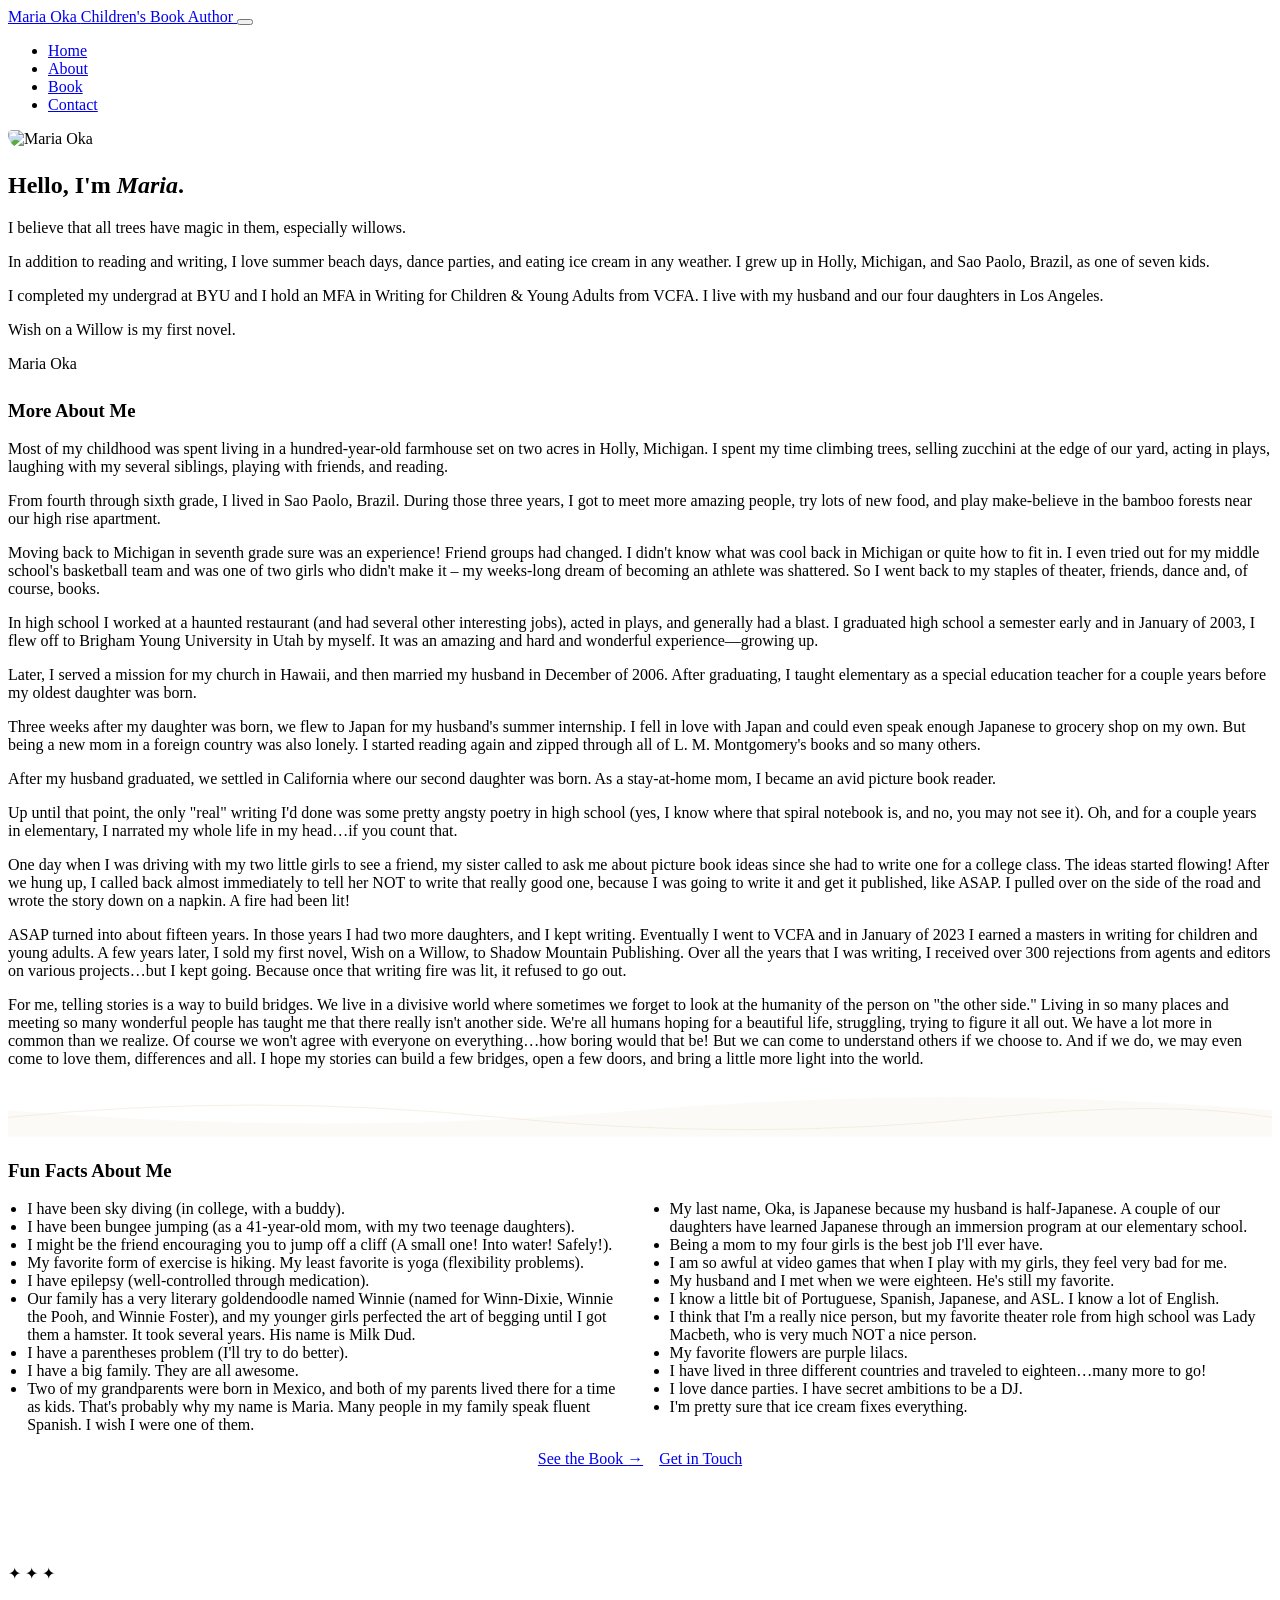
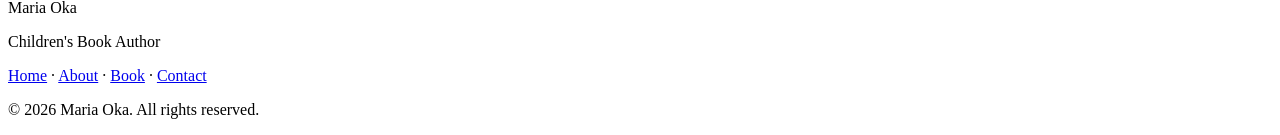
==== about.html @ 9af398ab "Add files via upload" ====
<!DOCTYPE html>
<html lang="en">
<head>
  <meta charset="UTF-8">
  <meta name="viewport" content="width=device-width, initial-scale=1.0">
  <!-- REPLACE: page title -->
  <title>About — Maria Oka</title>
  <meta name="description" content="Learn about Maria Oka, author of young adult and middle grade fantasy.">

  <link rel="preconnect" href="https://fonts.googleapis.com">
  <link rel="preconnect" href="https://fonts.gstatic.com" crossorigin>
  <link href="https://fonts.googleapis.com/css2?family=Dancing+Script:wght@400;600;700&family=Lato:ital,wght@0,300;0,400;0,700;1,400&family=Lora:ital,wght@1,400;1,500;1,600&family=Playfair+Display:ital,wght@0,400;0,500;0,600;1,400;1,500&display=swap" rel="stylesheet">
  <link rel="stylesheet" href="css/style.css">
</head>
<body>

  <!-- ═══════════════════════════════════════════════
       WATERCOLOR BACKGROUND ELEMENTS
       ═══════════════════════════════════════════════ -->
  <div class="watercolor-bg" aria-hidden="true">
    <div class="blob blob-cream blob-1"></div>
    <div class="blob blob-sage  blob-2"></div>
    <div class="blob blob-gold  blob-3"></div>
    <div class="blob blob-sage  blob-4"></div>
    <div class="blob blob-brown blob-5"></div>
  </div>

  <!-- ═══════════════════════════════════════════════
       NAVIGATION
       ═══════════════════════════════════════════════ -->
  <nav class="nav" role="navigation" aria-label="Main navigation">
    <div class="nav-inner">
      <a href="index.html" class="nav-logo" aria-label="Maria Oka — Home">
        <span class="nav-logo-name">Maria Oka</span>
        <span class="nav-logo-subtitle">Children's Book Author</span>
      </a>

      <button class="hamburger" aria-label="Toggle navigation menu" aria-expanded="false" aria-controls="nav-menu">
        <span></span>
        <span></span>
        <span></span>
      </button>

      <ul class="nav-menu" id="nav-menu" role="list">
        <li><a href="index.html"   class="nav-link">Home</a></li>
        <li><a href="about.html"   class="nav-link">About</a></li>
        <li><a href="book.html"    class="nav-link">Book</a></li>
        <li><a href="contact.html" class="nav-link">Contact</a></li>
      </ul>
    </div>
  </nav>

  <main>

    <!-- ═══════════════════════════════════════════════
         ABOUT SECTION
         ═══════════════════════════════════════════════ -->
    <section aria-label="Author biography">
      <div class="container">
        <div class="about-grid">

          <!-- ── Author Photo ──────────────────────── -->
          <div class="author-photo-sticky">
            <!-- REPLACE: author photo
                 Remove the .photo-frame div below and replace with:
                 <img src="images/author-photo.jpg" alt="Maria Oka smiling outdoors"
                      style="width:100%; border-radius:14px 44px 14px 44px; box-shadow:var(--shadow-md);">
            -->
            <img src="images/author-photo.jpeg" alt="Maria Oka" style="width:100%; border-radius:14px 44px 14px 44px; box-shadow:var(--shadow-md);">

            <!-- Optional: social / newsletter links below photo -->
            <div style="margin-top: 1.5rem; text-align: center;">
              <!-- REPLACE: social links -->
              <!-- Example:
              <a href="https://instagram.com/..." class="btn btn-secondary" style="font-size:0.75rem; padding:0.6em 1.4em;">
                Follow on Instagram
              </a>
              -->
            </div>
          </div><!-- /author-photo-sticky -->

          <!-- ── Author Bio ────────────────────────── -->
          <div class="author-bio">

            <div class="fade-in">
              <h2>Hello, I'm <em style="font-style:italic; color:var(--sage-dark);">Maria</em>.</h2>
            </div>

            <div class="fade-in fade-in-delay-1">
              <!-- ════════════════════════════════════════════
                   REPLACE: full author bio text below.
                   Paste your bio paragraphs here, each wrapped
                   in <p>...</p> tags.
                   ════════════════════════════════════════════ -->
              <p>
                <!-- REPLACE: bio paragraph 1 — introduction / origin story -->
                I believe that all trees have magic in them, especially willows.
              </p>

              <p>
                <!-- REPLACE: bio paragraph 2 — writing life / creative process -->
                In addition to reading and writing, I love summer beach days, dance parties, 
                and eating ice cream in any weather. I grew up in Holly, Michigan, and Sao 
                Paolo, Brazil, as one of seven kids.
              </p>

              <p>
                <!-- REPLACE: bio paragraph 3 — personal details / warm closer -->
                I completed my undergrad at BYU and I hold 
                an MFA in Writing for Children & Young Adults from VCFA. I live with my 
                husband and our four daughters in Los Angeles. 
              </p>
              
              </p>
                Wish on a Willow is my first novel.
              </p>
            </div>

            <!-- Signature -->
            <div class="fade-in fade-in-delay-2">
              <!-- REPLACE: author signature name -->
              <span class="bio-signature">Maria Oka</span>
            </div>

          </div><!-- /author-bio -->

        </div><!-- /about-grid -->
      </div><!-- /container -->
    </section>

    <!-- ═══════════════════════════════════════════════
         MORE ABOUT ME
         ═══════════════════════════════════════════════ -->
    <section aria-label="More about the author" style="padding-top: 0.5rem;">
      <div class="container">
        <div class="more-about fade-in">
          <h3>More About Me</h3>

          <div style="text-align: left;">
            <p>Most of my childhood was spent living in a hundred-year-old farmhouse set on two acres in Holly, Michigan. I spent my time climbing trees, selling zucchini at the edge of our yard, acting in plays, laughing with my several siblings, playing with friends, and reading.</p>

            <p>From fourth through sixth grade, I lived in Sao Paolo, Brazil. During those three years, I got to meet more amazing people, try lots of new food, and play make-believe in the bamboo forests near our high rise apartment.</p>

            <p>Moving back to Michigan in seventh grade sure was an experience! Friend groups had changed. I didn't know what was cool back in Michigan or quite how to fit in. I even tried out for my middle school's basketball team and was one of two girls who didn't make it – my weeks-long dream of becoming an athlete was shattered. So I went back to my staples of theater, friends, dance and, of course, books.</p>

            <p>In high school I worked at a haunted restaurant (and had several other interesting jobs), acted in plays, and generally had a blast. I graduated high school a semester early and in January of 2003, I flew off to Brigham Young University in Utah by myself. It was an amazing and hard and wonderful experience—growing up.</p>

            <p>Later, I served a mission for my church in Hawaii, and then married my husband in December of 2006. After graduating, I taught elementary as a special education teacher for a couple years before my oldest daughter was born.</p>

            <p>Three weeks after my daughter was born, we flew to Japan for my husband's summer internship. I fell in love with Japan and could even speak enough Japanese to grocery shop on my own. But being a new mom in a foreign country was also lonely. I started reading again and zipped through all of L. M. Montgomery's books and so many others.</p>

            <p>After my husband graduated, we settled in California where our second daughter was born. As a stay-at-home mom, I became an avid picture book reader.</p>

            <p>Up until that point, the only "real" writing I'd done was some pretty angsty poetry in high school (yes, I know where that spiral notebook is, and no, you may not see it). Oh, and for a couple years in elementary, I narrated my whole life in my head…if you count that.</p>

            <p>One day when I was driving with my two little girls to see a friend, my sister called to ask me about picture book ideas since she had to write one for a college class. The ideas started flowing! After we hung up, I called back almost immediately to tell her NOT to write that really good one, because I was going to write it and get it published, like ASAP. I pulled over on the side of the road and wrote the story down on a napkin. A fire had been lit!</p>

            <p>ASAP turned into about fifteen years. In those years I had two more daughters, and I kept writing. Eventually I went to VCFA and in January of 2023 I earned a masters in writing for children and young adults. A few years later, I sold my first novel, Wish on a Willow, to Shadow Mountain Publishing. Over all the years that I was writing, I received over 300 rejections from agents and editors on various projects…but I kept going. Because once that writing fire was lit, it refused to go out.</p>

            <p>For me, telling stories is a way to build bridges. We live in a divisive world where sometimes we forget to look at the humanity of the person on "the other side." Living in so many places and meeting so many wonderful people has taught me that there really isn't another side. We're all humans hoping for a beautiful life, struggling, trying to figure it all out. We have a lot more in common than we realize. Of course we won't agree with everyone on everything…how boring would that be! But we can come to understand others if we choose to. And if we do, we may even come to love them, differences and all. I hope my stories can build a few bridges, open a few doors, and bring a little more light into the world.</p>
          </div>

        </div><!-- /more-about -->
      </div>
    </section>

    <!-- ═══════════════════════════════════════════════
         WAVE DIVIDER
         ═══════════════════════════════════════════════ -->
    <div class="wave-divider" aria-hidden="true">
      <svg viewBox="0 0 1440 60" xmlns="http://www.w3.org/2000/svg" preserveAspectRatio="none">
        <path d="M0,30 Q360,60 720,30 Q1080,0 1440,30 L1440,60 L0,60 Z"
              fill="rgba(201,168,112,0.06)"/>
        <path d="M0,38 Q280,10 560,38 Q840,66 1120,38 Q1320,18 1440,38"
              fill="none" stroke="rgba(201,168,112,0.20)" stroke-width="1"/>
      </svg>
    </div>

    <!-- ═══════════════════════════════════════════════
         FUN FACTS STRIP
         ═══════════════════════════════════════════════ -->
    <section aria-label="Fun facts about the author">
      <div class="container">
        <div class="fun-facts fade-in">
          <h3>Fun Facts About Me</h3>

          <ul style="columns: 2; column-gap: 2.5rem; list-style: disc; padding-left: 1.2em; margin: 0;">
            <li>I have been sky diving (in college, with a buddy).</li>
            <li>I have been bungee jumping (as a 41-year-old mom, with my two teenage daughters).</li>
            <li>I might be the friend encouraging you to jump off a cliff (A small one! Into water! Safely!).</li>
            <li>My favorite form of exercise is hiking. My least favorite is yoga (flexibility problems).</li>
            <li>I have epilepsy (well-controlled through medication).</li>
            <li>Our family has a very literary goldendoodle named Winnie (named for Winn-Dixie, Winnie the Pooh, and Winnie Foster), and my younger girls perfected the art of begging until I got them a hamster. It took several years. His name is Milk Dud.</li>
            <li>I have a parentheses problem (I'll try to do better).</li>
            <li>I have a big family. They are all awesome.</li>
            <li>Two of my grandparents were born in Mexico, and both of my parents lived there for a time as kids. That's probably why my name is Maria. Many people in my family speak fluent Spanish. I wish I were one of them.</li>
            <li>My last name, Oka, is Japanese because my husband is half-Japanese. A couple of our daughters have learned Japanese through an immersion program at our elementary school.</li>
            <li>Being a mom to my four girls is the best job I'll ever have.</li>
            <li>I am so awful at video games that when I play with my girls, they feel very bad for me.</li>
            <li>My husband and I met when we were eighteen. He's still my favorite.</li>
            <li>I know a little bit of Portuguese, Spanish, Japanese, and ASL. I know a lot of English.</li>
            <li>I think that I'm a really nice person, but my favorite theater role from high school was Lady Macbeth, who is very much NOT a nice person.</li>
            <li>My favorite flowers are purple lilacs.</li>
            <li>I have lived in three different countries and traveled to eighteen…many more to go!</li>
            <li>I love dance parties. I have secret ambitions to be a DJ.</li>
            <li>I'm pretty sure that ice cream fixes everything.</li>
          </ul>
        </div><!-- /fun-facts -->
      </div>
    </section>

    <!-- CTA to contact / book page -->
    <section style="padding: 1rem 0 5rem; text-align: center;">
      <div class="container">
        <div class="fade-in" style="display: flex; gap: 1rem; justify-content: center; flex-wrap: wrap;">
          <a href="book.html"    class="btn btn-primary">See the Book <span class="btn-arrow">→</span></a>
          <a href="contact.html" class="btn btn-secondary">Get in Touch</a>
        </div>
      </div>
    </section>

  </main>

  <!-- ═══════════════════════════════════════════════
       FOOTER
       ═══════════════════════════════════════════════ -->
  <footer class="footer">
    <div class="container">
      <div class="footer-inner">
        <!-- REPLACE: author name -->
        <p class="footer-deco" aria-hidden="true">✦ ✦ ✦</p>
        <p class="footer-name">Maria Oka</p>
        <p class="footer-tagline">Children's Book Author</p>
        <nav class="footer-nav" aria-label="Footer navigation">
          <a href="index.html">Home</a>
          <span aria-hidden="true">·</span>
          <a href="about.html">About</a>
          <span aria-hidden="true">·</span>
          <a href="book.html">Book</a>
          <span aria-hidden="true">·</span>
          <a href="contact.html">Contact</a>
        </nav>
        <!-- REPLACE: copyright year and name -->
        <p class="footer-copy">&copy; 2026 Maria Oka. All rights reserved.</p>
      </div>
    </div>
  </footer>

  <script src="js/script.js"></script>
</body>
</html>
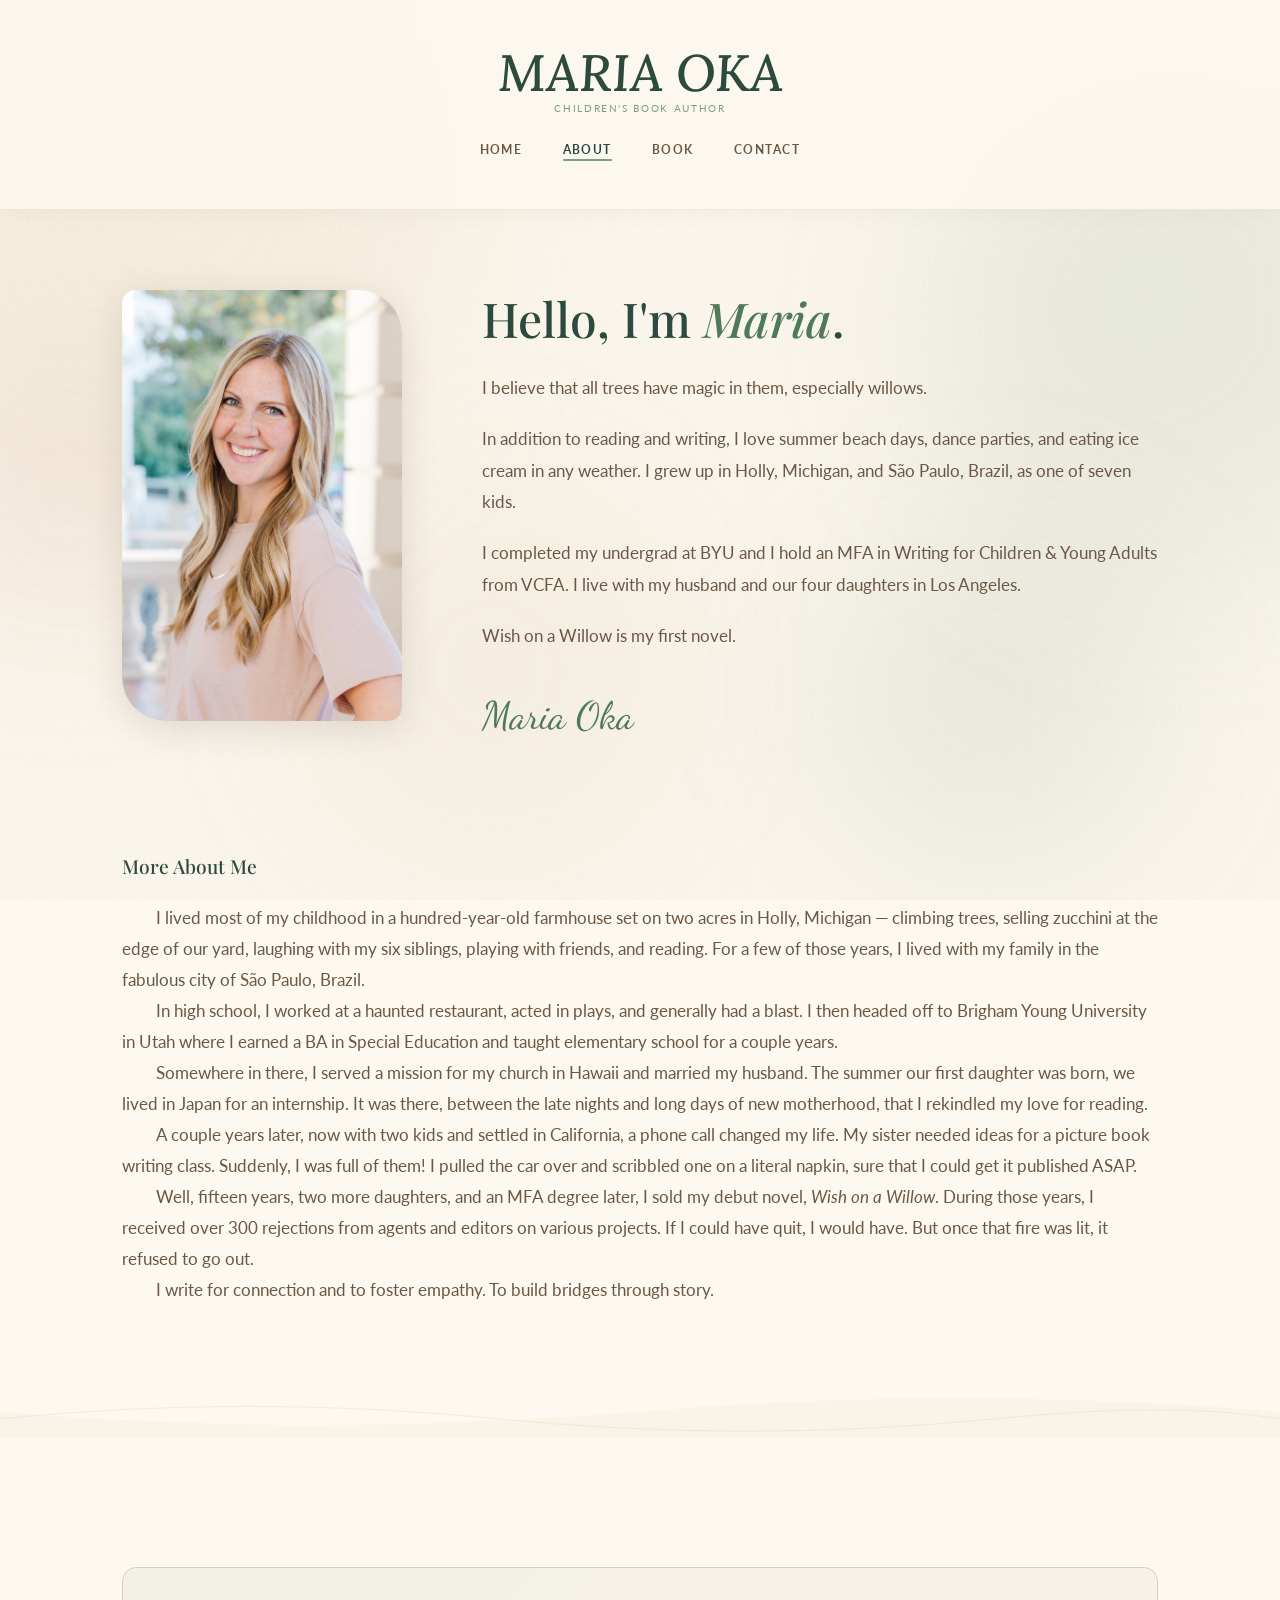
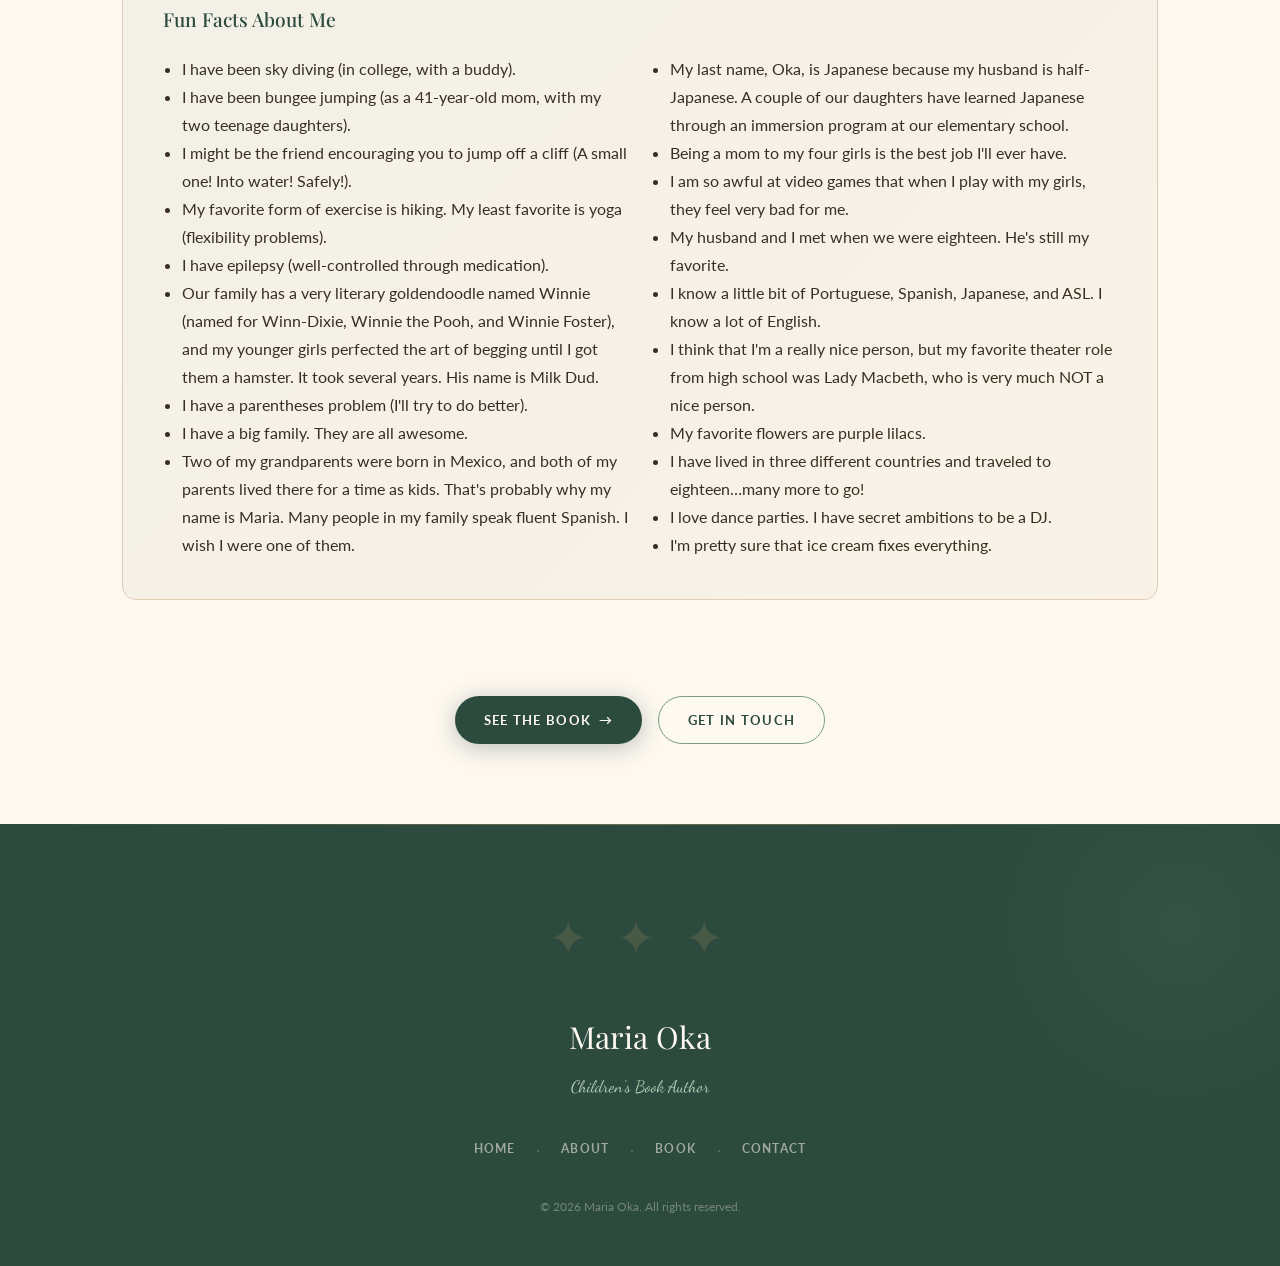
==== commit b11a4317: "Added files" ====
--- a/about.html
+++ b/about.html
@@ -87,33 +87,13 @@
             </div>
 
             <div class="fade-in fade-in-delay-1">
-              <!-- ════════════════════════════════════════════
-                   REPLACE: full author bio text below.
-                   Paste your bio paragraphs here, each wrapped
-                   in <p>...</p> tags.
-                   ════════════════════════════════════════════ -->
-              <p>
-                <!-- REPLACE: bio paragraph 1 — introduction / origin story -->
-                I believe that all trees have magic in them, especially willows.
-              </p>
-
-              <p>
-                <!-- REPLACE: bio paragraph 2 — writing life / creative process -->
-                In addition to reading and writing, I love summer beach days, dance parties, 
-                and eating ice cream in any weather. I grew up in Holly, Michigan, and Sao 
-                Paolo, Brazil, as one of seven kids.
-              </p>
-
-              <p>
-                <!-- REPLACE: bio paragraph 3 — personal details / warm closer -->
-                I completed my undergrad at BYU and I hold 
-                an MFA in Writing for Children & Young Adults from VCFA. I live with my 
-                husband and our four daughters in Los Angeles. 
-              </p>
-              
-              </p>
-                Wish on a Willow is my first novel.
-              </p>
+              <p>I believe that all trees have magic in them, especially willows.</p>
+
+              <p>In addition to reading and writing, I love summer beach days, dance parties, and eating ice cream in any weather. I grew up in Holly, Michigan, and São Paulo, Brazil, as one of seven kids.</p>
+
+              <p>I completed my undergrad at BYU and I hold an MFA in Writing for Children &amp; Young Adults from VCFA. I live with my husband and our four daughters in Los Angeles.</p>
+
+              <p>Wish on a Willow is my first novel.</p>
             </div>
 
             <!-- Signature -->
@@ -137,27 +117,17 @@
           <h3>More About Me</h3>
 
           <div style="text-align: left;">
-            <p>Most of my childhood was spent living in a hundred-year-old farmhouse set on two acres in Holly, Michigan. I spent my time climbing trees, selling zucchini at the edge of our yard, acting in plays, laughing with my several siblings, playing with friends, and reading.</p>
-
-            <p>From fourth through sixth grade, I lived in Sao Paolo, Brazil. During those three years, I got to meet more amazing people, try lots of new food, and play make-believe in the bamboo forests near our high rise apartment.</p>
-
-            <p>Moving back to Michigan in seventh grade sure was an experience! Friend groups had changed. I didn't know what was cool back in Michigan or quite how to fit in. I even tried out for my middle school's basketball team and was one of two girls who didn't make it – my weeks-long dream of becoming an athlete was shattered. So I went back to my staples of theater, friends, dance and, of course, books.</p>
-
-            <p>In high school I worked at a haunted restaurant (and had several other interesting jobs), acted in plays, and generally had a blast. I graduated high school a semester early and in January of 2003, I flew off to Brigham Young University in Utah by myself. It was an amazing and hard and wonderful experience—growing up.</p>
-
-            <p>Later, I served a mission for my church in Hawaii, and then married my husband in December of 2006. After graduating, I taught elementary as a special education teacher for a couple years before my oldest daughter was born.</p>
-
-            <p>Three weeks after my daughter was born, we flew to Japan for my husband's summer internship. I fell in love with Japan and could even speak enough Japanese to grocery shop on my own. But being a new mom in a foreign country was also lonely. I started reading again and zipped through all of L. M. Montgomery's books and so many others.</p>
-
-            <p>After my husband graduated, we settled in California where our second daughter was born. As a stay-at-home mom, I became an avid picture book reader.</p>
-
-            <p>Up until that point, the only "real" writing I'd done was some pretty angsty poetry in high school (yes, I know where that spiral notebook is, and no, you may not see it). Oh, and for a couple years in elementary, I narrated my whole life in my head…if you count that.</p>
-
-            <p>One day when I was driving with my two little girls to see a friend, my sister called to ask me about picture book ideas since she had to write one for a college class. The ideas started flowing! After we hung up, I called back almost immediately to tell her NOT to write that really good one, because I was going to write it and get it published, like ASAP. I pulled over on the side of the road and wrote the story down on a napkin. A fire had been lit!</p>
-
-            <p>ASAP turned into about fifteen years. In those years I had two more daughters, and I kept writing. Eventually I went to VCFA and in January of 2023 I earned a masters in writing for children and young adults. A few years later, I sold my first novel, Wish on a Willow, to Shadow Mountain Publishing. Over all the years that I was writing, I received over 300 rejections from agents and editors on various projects…but I kept going. Because once that writing fire was lit, it refused to go out.</p>
-
-            <p>For me, telling stories is a way to build bridges. We live in a divisive world where sometimes we forget to look at the humanity of the person on "the other side." Living in so many places and meeting so many wonderful people has taught me that there really isn't another side. We're all humans hoping for a beautiful life, struggling, trying to figure it all out. We have a lot more in common than we realize. Of course we won't agree with everyone on everything…how boring would that be! But we can come to understand others if we choose to. And if we do, we may even come to love them, differences and all. I hope my stories can build a few bridges, open a few doors, and bring a little more light into the world.</p>
+            <p>I lived most of my childhood in a hundred-year-old farmhouse set on two acres in Holly, Michigan — climbing trees, selling zucchini at the edge of our yard, laughing with my six siblings, playing with friends, and reading. For a few of those years, I lived with my family in the fabulous city of São Paulo, Brazil.</p>
+
+            <p>In high school, I worked at a haunted restaurant, acted in plays, and generally had a blast. I then headed off to Brigham Young University in Utah where I earned a BA in Special Education and taught elementary school for a couple years.</p>
+
+            <p>Somewhere in there, I served a mission for my church in Hawaii and married my husband. The summer our first daughter was born, we lived in Japan for an internship. It was there, between the late nights and long days of new motherhood, that I rekindled my love for reading.</p>
+
+            <p>A couple years later, now with two kids and settled in California, a phone call changed my life. My sister needed ideas for a picture book writing class. Suddenly, I was full of them! I pulled the car over and scribbled one on a literal napkin, sure that I could get it published ASAP.</p>
+
+            <p>Well, fifteen years, two more daughters, and an MFA degree later, I sold my debut novel, <em>Wish on a Willow</em>. During those years, I received over 300 rejections from agents and editors on various projects. If I could have quit, I would have. But once that fire was lit, it refused to go out.</p>
+
+            <p>I write for connection and to foster empathy. To build bridges through story.</p>
           </div>
 
         </div><!-- /more-about -->
--- a/css/style.css
+++ b/css/style.css
@@ -0,0 +1,1172 @@
+/* ================================================================
+   AUTHOR WEBSITE — Watercolor Fantasy Design System
+   Fonts: Playfair Display · Dancing Script · Lato
+   Palette: Forest Greens · Warm Browns · Soft Creams · Muted Gold
+   ================================================================ */
+
+/* --- 1. CUSTOM PROPERTIES ------------------------------------ */
+:root {
+  /* Colors */
+  --cream:          #fdf8f0;
+  --cream-mid:      #f5ede0;
+  --cream-dark:     #e0cdb5;
+  --sage:           #7a9e7e;
+  --sage-light:     #b5cdb6;
+  --sage-pale:      #daeadb;
+  --sage-dark:      #4e7a5a;
+  --brown:          #8b6f47;
+  --brown-light:    #c4956a;
+  --brown-dark:     #5c4025;
+  --gold:           #c9a870;
+  --gold-dark:      #a07840;
+  --forest:         #2d4a3e;
+  --forest-dark:    #1a2e22;
+
+  /* Text */
+  --text-dark:      #3a2e22;
+  --text-medium:    #6b5744;
+  --text-light:     #9a8270;
+
+  /* Typography */
+  --font-heading:   'Playfair Display', Georgia, serif;
+  --font-accent:    'Dancing Script', cursive;
+  --font-body:      'Lato', system-ui, sans-serif;
+
+  /* Layout */
+  --nav-h:          210px;
+  --container:      1100px;
+  --section-pad:    5rem;
+
+  /* Effects */
+  --t:              0.3s ease;
+  --shadow-sm:      0 2px 14px rgba(58, 46, 34, 0.08);
+  --shadow-md:      0 8px 36px rgba(58, 46, 34, 0.13);
+  --shadow-book:    8px 10px 36px rgba(26, 46, 34, 0.38), -3px 0 10px rgba(26, 46, 34, 0.12);
+}
+
+/* --- 2. RESET & BASE ----------------------------------------- */
+*, *::before, *::after { box-sizing: border-box; margin: 0; padding: 0; }
+
+html { scroll-behavior: smooth; font-size: 16px; }
+
+body {
+  font-family: var(--font-body);
+  background-color: var(--cream);
+  color: var(--text-dark);
+  line-height: 1.75;
+  overflow-x: hidden;
+  opacity: 0;
+  transition: opacity 0.35s ease;
+  position: relative;
+  min-height: 100vh;
+}
+
+body.page-loaded  { opacity: 1; }
+body.page-exit    { opacity: 0; }
+
+img { max-width: 100%; height: auto; display: block; }
+ul  { list-style: none; }
+a   { color: inherit; text-decoration: none; }
+
+/* --- 3. TYPOGRAPHY ------------------------------------------- */
+h1, h2, h3, h4 {
+  font-family: var(--font-heading);
+  font-weight: 500;
+  line-height: 1.2;
+  color: var(--forest);
+}
+
+h1 { font-size: clamp(2.4rem, 6vw, 4.5rem); }
+h2 { font-size: clamp(1.8rem, 4vw, 3rem); }
+h3 { font-size: clamp(1.25rem, 2.5vw, 1.9rem); }
+
+p {
+  font-size: 1.05rem;
+  color: var(--text-medium);
+  line-height: 1.85;
+}
+
+.section-label {
+  font-family: var(--font-body);
+  font-size: 0.72rem;
+  font-weight: 700;
+  letter-spacing: 0.18em;
+  text-transform: uppercase;
+  color: var(--sage);
+  display: block;
+  margin-bottom: 0.6rem;
+}
+
+.accent-script {
+  font-family: var(--font-accent);
+  font-weight: 600;
+  color: var(--sage-dark);
+}
+
+/* --- 4. LAYOUT ----------------------------------------------- */
+.container {
+  max-width: var(--container);
+  margin: 0 auto;
+  padding: 0 2rem;
+}
+
+main { padding-top: var(--nav-h); }
+
+section { padding: var(--section-pad) 0; position: relative; }
+
+/* --- 5. WATERCOLOR BACKGROUND -------------------------------- */
+.watercolor-bg {
+  position: fixed;
+  inset: 0;
+  pointer-events: none;
+  overflow: hidden;
+  z-index: -1;
+}
+
+/* Subtle paper grain overlay */
+.watercolor-bg::after {
+  content: '';
+  position: absolute;
+  inset: 0;
+  background-image:
+    repeating-radial-gradient(circle at 20% 80%, rgba(139,111,71,0.022) 0px, transparent 2px),
+    repeating-radial-gradient(circle at 80% 20%, rgba(122,158,126,0.018) 0px, transparent 3px),
+    repeating-radial-gradient(circle at 50% 50%, rgba(201,168,112,0.014) 0px, transparent 2px);
+  background-size: 5px 5px, 7px 7px, 4px 4px;
+  opacity: 1;
+}
+
+/* Blurred watercolor blobs */
+.blob {
+  position: absolute;
+  border-radius: 50%;
+  filter: blur(90px);
+  animation: morphBlob linear infinite;
+  will-change: transform, border-radius;
+}
+
+.blob-sage {
+  background: radial-gradient(circle at 40% 40%, rgba(122,158,126,0.75), rgba(78,122,90,0.28));
+  opacity: 0.20;
+}
+.blob-cream {
+  background: radial-gradient(circle at 60% 55%, rgba(232,212,168,0.82), rgba(196,149,106,0.35));
+  opacity: 0.26;
+}
+.blob-brown {
+  background: radial-gradient(circle at 50% 50%, rgba(196,149,106,0.70), rgba(139,111,71,0.28));
+  opacity: 0.16;
+}
+.blob-gold {
+  background: radial-gradient(circle at 50% 45%, rgba(201,168,112,0.68), rgba(160,120,64,0.26));
+  opacity: 0.14;
+}
+
+.blob-1 { width: 680px; height: 680px; top: -160px; left: -220px; animation-duration: 26s; animation-delay: 0s; }
+.blob-2 { width: 520px; height: 520px; top: 8%;  right: -160px;   animation-duration: 34s; animation-delay: -9s; }
+.blob-3 { width: 420px; height: 420px; top: 52%; left: 22%;        animation-duration: 29s; animation-delay: -17s; }
+.blob-4 { width: 360px; height: 360px; bottom: 2%; right: 8%;      animation-duration: 23s; animation-delay: -5s; }
+.blob-5 { width: 310px; height: 310px; top: 38%; left: -90px;      animation-duration: 38s; animation-delay: -13s; }
+
+@keyframes morphBlob {
+  0%, 100% { border-radius: 60% 40% 30% 70% / 60% 30% 70% 40%; transform: translate(0,0) rotate(0deg); }
+  20%       { border-radius: 40% 60% 70% 30% / 40% 70% 30% 60%; transform: translate(18px,-28px) rotate(36deg); }
+  40%       { border-radius: 30% 70% 45% 55% / 70% 40% 60% 30%; transform: translate(-12px,22px) rotate(72deg); }
+  60%       { border-radius: 55% 45% 60% 40% / 35% 65% 35% 65%; transform: translate(24px,12px) rotate(110deg); }
+  80%       { border-radius: 70% 30% 40% 60% / 55% 45% 55% 45%; transform: translate(-6px,-18px) rotate(170deg); }
+}
+
+/* --- 6. NAVIGATION ------------------------------------------- */
+.nav {
+  position: fixed;
+  top: 0; left: 0; right: 0;
+  z-index: 100;
+  height: var(--nav-h);
+  background: rgba(253,248,240,0.86);
+  backdrop-filter: blur(18px);
+  -webkit-backdrop-filter: blur(18px);
+  border-bottom: 1px solid rgba(122,158,126,0.16);
+  box-shadow: 0 2px 24px rgba(58,46,34,0.04);
+  transition: box-shadow var(--t);
+}
+.nav.scrolled { box-shadow: 0 4px 32px rgba(58,46,34,0.10); }
+
+.nav-inner {
+  max-width: var(--container);
+  margin: 0 auto;
+  padding: 0.4rem 2rem;
+  height: 100%;
+  display: flex;
+  flex-direction: column;
+  align-items: center;
+  justify-content: center;
+  gap: 1.3rem;
+}
+
+.nav-logo {
+  display: flex;
+  flex-direction: column;
+  align-items: center;
+  gap: 0.25rem;
+  text-decoration: none;
+}
+.nav-logo:hover .nav-logo-name { color: var(--sage-dark); }
+
+.nav-logo-name {
+  font-family: 'Lora', serif;
+  font-style: italic;
+  font-weight: 500;
+  font-size: clamp(2rem, 4vw, 4.5rem);
+  color: var(--forest);
+  line-height: 1;
+  text-transform: uppercase;
+}
+
+.nav-logo-subtitle {
+  font-family: var(--font-body);
+  font-size: 0.65rem;
+  font-weight: 400;
+  letter-spacing: 0.16em;
+  text-transform: uppercase;
+  color: var(--sage);
+  line-height: 1;
+}
+
+.nav-menu {
+  display: flex;
+  align-items: center;
+  gap: 2.5rem;
+}
+
+.nav-link {
+  font-size: 0.78rem;
+  font-weight: 700;
+  letter-spacing: 0.12em;
+  text-transform: uppercase;
+  color: var(--text-medium);
+  position: relative;
+  padding-bottom: 4px;
+  transition: color var(--t);
+}
+.nav-link::after {
+  content: '';
+  position: absolute;
+  bottom: 0; left: 0;
+  width: 0; height: 1.5px;
+  background: var(--sage);
+  border-radius: 2px;
+  transition: width var(--t);
+}
+.nav-link:hover,
+.nav-link.active { color: var(--forest); }
+.nav-link:hover::after,
+.nav-link.active::after { width: 100%; }
+
+/* Hamburger */
+.hamburger {
+  display: none;
+  flex-direction: column;
+  gap: 5px;
+  background: none;
+  border: none;
+  cursor: pointer;
+  padding: 8px;
+  position: relative;
+  z-index: 1001;
+}
+.hamburger span {
+  display: block;
+  width: 26px; height: 1.5px;
+  background: var(--brown-dark);
+  border-radius: 2px;
+  transition: all 0.35s cubic-bezier(0.4,0,0.2,1);
+}
+.hamburger.active span:nth-child(1) { transform: translateY(6.5px) rotate(45deg); }
+.hamburger.active span:nth-child(2) { opacity: 0; transform: scaleX(0); }
+.hamburger.active span:nth-child(3) { transform: translateY(-6.5px) rotate(-45deg); }
+
+/* --- 7. BUTTONS ---------------------------------------------- */
+.btn {
+  display: inline-flex;
+  align-items: center;
+  gap: 0.55em;
+  font-family: var(--font-body);
+  font-size: 0.82rem;
+  font-weight: 700;
+  letter-spacing: 0.10em;
+  text-transform: uppercase;
+  padding: 0.9em 2.2em;
+  border-radius: 50px;
+  border: none;
+  cursor: pointer;
+  transition: all 0.3s cubic-bezier(0.4,0,0.2,1);
+  text-decoration: none;
+  position: relative;
+  overflow: hidden;
+}
+.btn::before {
+  content: '';
+  position: absolute; inset: 0;
+  background: rgba(255,255,255,0.14);
+  transform: translateX(-105%);
+  transition: transform 0.35s ease;
+}
+.btn:hover::before { transform: translateX(0); }
+
+.btn-primary {
+  background: var(--forest);
+  color: var(--cream);
+  box-shadow: 0 4px 22px rgba(45,74,62,0.30);
+}
+.btn-primary:hover {
+  background: var(--sage-dark);
+  transform: translateY(-2px);
+  box-shadow: 0 8px 34px rgba(45,74,62,0.36);
+}
+
+.btn-secondary {
+  background: transparent;
+  color: var(--forest);
+  border: 1.5px solid var(--sage);
+}
+.btn-secondary:hover {
+  background: var(--sage-pale);
+  border-color: var(--sage-dark);
+  transform: translateY(-2px);
+}
+
+.btn-arrow { transition: transform 0.3s ease; }
+.btn:hover .btn-arrow { transform: translateX(5px); }
+
+/* Buy buttons */
+.buy-btn {
+  display: flex;
+  align-items: center;
+  justify-content: center;
+  gap: 0.65em;
+  font-family: var(--font-body);
+  font-size: 0.88rem;
+  font-weight: 700;
+  letter-spacing: 0.05em;
+  padding: 0.9em 1.6em;
+  border-radius: 10px;
+  text-decoration: none;
+  transition: all 0.3s ease;
+  border: none;
+  cursor: pointer;
+  position: relative;
+  overflow: hidden;
+}
+.buy-btn:hover { transform: translateY(-3px); box-shadow: 0 10px 26px rgba(0,0,0,0.16); }
+.buy-btn-amazon   { background: #7d6040; color: #fdf8f0; }
+.buy-btn-bn       { background: #4e7a5a; color: #fdf8f0; }
+.buy-btn-bookshop { background: #c4956a; color: #3a2e22; }
+.buy-btn-store    { background: #2d4a3e; color: #fdf8f0; }
+
+/* --- 8. HERO ------------------------------------------------- */
+.hero-bridge-wrap {
+  position: relative;
+  overflow: hidden;
+}
+
+.hero {
+  min-height: calc(100vh - var(--nav-h));
+  display: flex;
+  align-items: flex-start;
+  justify-content: center;
+  padding: 3rem 2rem 2rem;
+  text-align: center;
+  position: relative;
+  overflow: hidden;
+}
+
+/* Radial glow centred on content */
+.hero::before {
+  content: '';
+  position: absolute; inset: 0;
+  background: radial-gradient(ellipse at 50% 50%, rgba(253,248,240,0.35) 0%, transparent 68%);
+  pointer-events: none;
+  z-index: 1;
+}
+
+.hero-content {
+  max-width: 680px;
+  position: relative;
+  z-index: 2;
+  display: flex;
+  flex-direction: column;
+  align-items: center;
+}
+
+.hero-eyebrow {
+  font-size: 0.72rem;
+  font-weight: 700;
+  letter-spacing: 0.22em;
+  text-transform: uppercase;
+  color: var(--sage);
+  margin-bottom: 1rem;
+}
+
+.hero-title {
+  font-size: clamp(3.2rem, 9vw, 6.5rem);
+  font-weight: 400;
+  line-height: 1.0;
+  color: var(--forest);
+  margin-bottom: 1.1rem;
+  letter-spacing: -0.01em;
+}
+.hero-title em {
+  font-style: italic;
+  color: var(--sage-dark);
+  font-weight: 300;
+}
+
+.hero-tagline {
+  font-family: var(--font-accent);
+  font-size: clamp(1.2rem, 2.8vw, 1.9rem);
+  color: var(--brown);
+  margin-bottom: 2.2rem;
+  font-weight: 400;
+  letter-spacing: 0.02em;
+}
+
+.hero-book { margin-bottom: 2.2rem; }
+
+/* Large compass watermark behind hero */
+.hero-compass {
+  position: absolute;
+  top: 50%; left: 50%;
+  transform: translate(-50%, -50%);
+  width: 700px; height: 700px;
+  pointer-events: none;
+  z-index: 0;
+  animation: spinSlow 140s linear infinite;
+  opacity: 0.7;
+}
+@keyframes spinSlow {
+  from { transform: translate(-50%,-50%) rotate(0deg); }
+  to   { transform: translate(-50%,-50%) rotate(360deg); }
+}
+
+/* Vine decoration (right edge, desktop) */
+.hero-vine {
+  position: absolute;
+  right: 4%;
+  top: 50%;
+  transform: translateY(-50%);
+  opacity: 0.45;
+  pointer-events: none;
+  z-index: 0;
+}
+
+/* --- 9. BOOK COVER PLACEHOLDER ------------------------------- */
+.book-cover-wrap {
+  display: inline-block;
+  position: relative;
+}
+
+.book-cover-art {
+  display: block;
+  border-radius: 3px 6px 6px 3px;
+  overflow: hidden;
+  box-shadow: var(--shadow-book);
+  transition: transform 0.45s ease, box-shadow 0.45s ease;
+}
+.book-cover-art:hover {
+  transform: translateY(-7px) rotate(1.5deg);
+  box-shadow: 14px 20px 48px rgba(26,46,34,0.42), -3px 0 12px rgba(26,46,34,0.16);
+}
+/* Spine shadow */
+.book-cover-art::before {
+  content: '';
+  position: absolute;
+  top: 0; left: 0;
+  width: 10px; height: 100%;
+  background: linear-gradient(to right, rgba(0,0,0,0.28), rgba(0,0,0,0.08), transparent);
+  z-index: 2;
+}
+.book-art-svg { width: 100%; height: auto; display: block; }
+
+.hero-book .book-cover-art  { width: 195px; }
+.book-cover-large .book-cover-art { width: 270px; }
+
+/* Real book cover image */
+.book-cover-real {
+  display: block;
+  border-radius: 3px 6px 6px 3px;
+  box-shadow: var(--shadow-book);
+  transition: transform 0.45s ease, box-shadow 0.45s ease;
+}
+.book-cover-real:hover {
+  transform: translateY(-7px) rotate(1.5deg);
+  box-shadow: 14px 20px 48px rgba(26,46,34,0.42), -3px 0 12px rgba(26,46,34,0.16);
+}
+.hero-book .book-cover-real       { width: clamp(195px, 16vw, 280px); }
+.book-cover-large .book-cover-real { width: clamp(240px, 22vw, 320px); }
+
+/* --- 10. SECTION ORNAMENT ------------------------------------ */
+.section-ornament {
+  display: flex;
+  align-items: center;
+  justify-content: center;
+  margin: 0 auto 1.5rem;
+}
+
+/* --- 11. WAVE / ORGANIC DIVIDERS ----------------------------- */
+.wave-divider {
+  overflow: hidden;
+  line-height: 0;
+  display: block;
+}
+.wave-divider svg { display: block; width: 100%; }
+
+/* --- 12. TEASER SECTION (HOME) ------------------------------- */
+.teaser-section {
+  background: transparent;
+  padding: 4rem 0 5.5rem;
+}
+
+.teaser-content {
+  max-width: 680px;
+  margin: 0 auto;
+  text-align: center;
+}
+
+.teaser-quote {
+  font-family: var(--font-heading);
+  font-style: italic;
+  font-size: clamp(1.05rem, 2.2vw, 1.22rem);
+  color: var(--text-dark);
+  line-height: 1.9;
+  margin-bottom: 2.6rem;
+  padding: 2rem 2.5rem;
+  border-radius: 4px;
+  background: rgba(253,248,240,0.72);
+  border-left: 3px solid var(--sage-light);
+  border-right: 3px solid var(--sage-light);
+  position: relative;
+}
+.teaser-quote::before {
+  display: none;
+}
+
+/* --- 13. PAGE HEADER ----------------------------------------- */
+.page-header {
+  padding: 4.5rem 0 2.5rem;
+  text-align: center;
+  position: relative;
+}
+.page-header-subtitle {
+  font-family: var(--font-accent);
+  font-size: 1.3rem;
+  color: var(--brown);
+  margin-top: 0.5rem;
+}
+.page-header-rule {
+  width: 60px; height: 2px;
+  background: linear-gradient(to right, transparent, var(--sage), transparent);
+  margin: 1.2rem auto 0;
+  border: none;
+}
+
+/* --- 14. ABOUT PAGE ------------------------------------------ */
+.about-grid {
+  display: grid;
+  grid-template-columns: 280px 1fr;
+  gap: 5rem;
+  align-items: start;
+}
+
+.author-photo-sticky { position: sticky; top: 100px; }
+
+/* REPLACE: swap .photo-frame content for <img> tag */
+.photo-frame {
+  width: 100%;
+  aspect-ratio: 3 / 4;
+  border-radius: 14px 44px 14px 44px;
+  overflow: hidden;
+  position: relative;
+  background: linear-gradient(145deg, var(--sage-pale), var(--cream-mid), rgba(201,168,112,0.18));
+  border: 2px solid var(--sage-light);
+  box-shadow: var(--shadow-md);
+  display: flex;
+  flex-direction: column;
+  align-items: center;
+  justify-content: center;
+  gap: 1.2rem;
+}
+
+.photo-placeholder-icon {
+  width: 88px; height: 88px;
+  border-radius: 50%;
+  background: rgba(122,158,126,0.18);
+  border: 2px solid rgba(122,158,126,0.3);
+  display: flex; align-items: center; justify-content: center;
+}
+
+.photo-placeholder-text {
+  font-size: 0.72rem;
+  letter-spacing: 0.14em;
+  text-transform: uppercase;
+  color: var(--sage-dark);
+  font-weight: 700;
+  font-family: var(--font-body);
+}
+
+.author-bio h2 { margin-bottom: 1.5rem; }
+
+.author-bio p { margin-bottom: 1.3rem; }
+
+.bio-signature {
+  font-family: var(--font-accent);
+  font-size: 2.4rem;
+  color: var(--sage-dark);
+  display: block;
+  margin-top: 2rem;
+}
+
+/* Fun facts strip */
+.fun-facts {
+  background: linear-gradient(135deg, rgba(122,158,126,0.08), rgba(201,168,112,0.07));
+  border: 1px solid var(--cream-dark);
+  border-radius: 14px;
+  padding: 2.5rem;
+  margin-top: 3rem;
+}
+.fun-facts h3 { font-size: 1.2rem; margin-bottom: 1.5rem; }
+.more-about { margin-top: 1rem; }
+.more-about h3 { font-size: 1.2rem; margin-bottom: 1.5rem; }
+.more-about p { text-indent: 2em; }
+.facts-grid {
+  display: grid;
+  grid-template-columns: repeat(auto-fit, minmax(180px, 1fr));
+  gap: 1.2rem;
+}
+.fact-item {
+  display: flex;
+  align-items: flex-start;
+  gap: 0.75rem;
+}
+.fact-icon { font-size: 1.2rem; flex-shrink: 0; margin-top: 0.1rem; }
+.fact-text { font-size: 0.92rem; color: var(--text-medium); }
+
+/* --- 15. BOOK PAGE ------------------------------------------- */
+.book-showcase {
+  display: grid;
+  grid-template-columns: auto 1fr;
+  gap: 2.5rem;
+  align-items: start;
+}
+.book-cover-large { position: relative; }
+.book-cover-large .book-cover-art { position: sticky; top: 100px; }
+
+.book-info h1 { margin-bottom: 0.4rem; }
+
+.book-series {
+  font-size: 0.78rem;
+  font-weight: 700;
+  letter-spacing: 0.16em;
+  text-transform: uppercase;
+  color: var(--sage);
+  margin-bottom: 0.3rem;
+  display: block;
+}
+.book-author-line {
+  font-family: var(--font-accent);
+  font-size: 1.5rem;
+  color: var(--brown);
+  display: block;
+  margin-bottom: 2rem;
+}
+
+.book-meta {
+  display: flex;
+  gap: 2.2rem;
+  flex-wrap: wrap;
+  margin-bottom: 2.5rem;
+  padding: 1.5rem;
+  background: rgba(253,248,240,0.7);
+  border-radius: 10px;
+  border: 1px solid var(--cream-dark);
+}
+.book-meta-item { text-align: center; }
+.book-meta-label {
+  display: block;
+  font-size: 0.68rem;
+  letter-spacing: 0.16em;
+  text-transform: uppercase;
+  color: var(--text-light);
+  font-weight: 700;
+  margin-bottom: 0.3rem;
+}
+.book-meta-value {
+  font-family: var(--font-heading);
+  font-size: 1rem;
+  color: var(--forest);
+  font-weight: 600;
+}
+
+.book-synopsis { margin-bottom: 2.5rem; }
+.book-synopsis p { margin-bottom: 1rem; }
+/* Drop cap on first paragraph */
+.book-synopsis p:first-child::first-letter {
+  font-family: var(--font-heading);
+  font-size: 3.8em;
+  line-height: 0.7;
+  float: left;
+  margin: 0.08em 0.08em 0 0;
+  color: var(--forest);
+  font-weight: 600;
+}
+
+.buy-section { margin-top: 2rem; }
+.buy-section-label {
+  font-size: 0.72rem;
+  font-weight: 700;
+  letter-spacing: 0.16em;
+  text-transform: uppercase;
+  color: var(--text-light);
+  margin-bottom: 1rem;
+  display: block;
+}
+.buy-grid {
+  display: grid;
+  grid-template-columns: 1fr;
+  gap: 0.8rem;
+}
+
+/* Praise section */
+.book-praise {
+  background: linear-gradient(135deg, rgba(122,158,126,0.07), rgba(201,168,112,0.06));
+  border-top: 1px solid var(--cream-dark);
+  padding: 2rem 0 var(--section-pad);
+}
+.praise-grid {
+  display: grid;
+  grid-template-columns: repeat(4, 1fr);
+  gap: 1.5rem;
+  margin-top: 2rem;
+}
+.praise-card {
+  background: rgba(253,248,240,0.8);
+  border: 1px solid var(--cream-dark);
+  border-radius: 12px;
+  padding: 1.2rem;
+  box-shadow: var(--shadow-sm);
+}
+.praise-card blockquote {
+  font-family: var(--font-heading);
+  font-style: italic;
+  font-size: 1rem;
+  color: var(--text-dark);
+  line-height: 1.75;
+  margin-bottom: 1rem;
+}
+.praise-card cite {
+  font-size: 0.8rem;
+  font-weight: 700;
+  letter-spacing: 0.08em;
+  text-transform: uppercase;
+  color: var(--sage-dark);
+  font-style: normal;
+}
+
+/* --- 16. CONTACT PAGE ---------------------------------------- */
+.contact-section {
+  max-width: 640px;
+  margin: 0 auto;
+}
+.contact-intro {
+  text-align: center;
+  margin-bottom: 3rem;
+}
+.contact-intro p { max-width: 500px; margin: 0.75rem auto 0; }
+
+.contact-form {
+  background: rgba(253,248,240,0.82);
+  border: 1px solid var(--cream-dark);
+  border-radius: 18px;
+  padding: 3rem;
+  box-shadow: var(--shadow-md);
+}
+
+.form-group { margin-bottom: 1.6rem; }
+
+.form-label {
+  display: block;
+  font-size: 0.75rem;
+  font-weight: 700;
+  letter-spacing: 0.12em;
+  text-transform: uppercase;
+  color: var(--text-medium);
+  margin-bottom: 0.55rem;
+}
+
+.form-input,
+.form-textarea {
+  width: 100%;
+  padding: 0.88rem 1.1rem;
+  border: 1.5px solid var(--cream-dark);
+  border-radius: 9px;
+  background: rgba(253,248,240,0.92);
+  color: var(--text-dark);
+  font-family: var(--font-body);
+  font-size: 1rem;
+  transition: border-color var(--t), box-shadow var(--t);
+  appearance: none;
+}
+.form-input:focus,
+.form-textarea:focus {
+  outline: none;
+  border-color: var(--sage);
+  box-shadow: 0 0 0 3px rgba(122,158,126,0.16);
+}
+.form-input::placeholder,
+.form-textarea::placeholder { color: var(--text-light); }
+
+.form-textarea {
+  min-height: 165px;
+  resize: vertical;
+  line-height: 1.7;
+}
+
+.form-submit {
+  width: 100%;
+  justify-content: center;
+  font-size: 0.95rem;
+  padding: 1.05em 2em;
+  margin-top: 0.5rem;
+}
+
+.form-message {
+  margin-top: 1.2rem;
+  padding: 0.9rem 1.1rem;
+  border-radius: 9px;
+  font-size: 0.95rem;
+  display: none;
+  transition: opacity 0.45s ease;
+}
+.form-message.success {
+  background: rgba(122,158,126,0.14);
+  color: var(--sage-dark);
+  border: 1px solid var(--sage-light);
+}
+.form-message.error {
+  background: rgba(196,100,70,0.10);
+  color: #7a3020;
+  border: 1px solid rgba(196,100,70,0.3);
+}
+
+/* --- 17. FOOTER ---------------------------------------------- */
+.footer {
+  background: var(--forest);
+  color: var(--cream);
+  padding: 4.5rem 0 3rem;
+  position: relative;
+  overflow: hidden;
+}
+.footer::before {
+  content: '';
+  position: absolute;
+  top: 0; left: 0; right: 0;
+  height: 1px;
+  background: linear-gradient(to right, transparent, rgba(201,168,112,0.38), transparent);
+}
+/* Subtle background blob in footer */
+.footer::after {
+  content: '';
+  position: absolute;
+  top: -100px; right: -100px;
+  width: 400px; height: 400px;
+  border-radius: 50%;
+  background: radial-gradient(circle, rgba(78,122,90,0.18), transparent 70%);
+  pointer-events: none;
+}
+
+.footer-inner { text-align: center; position: relative; z-index: 1; }
+
+.footer-deco {
+  font-family: var(--font-accent);
+  font-size: 3rem;
+  color: rgba(201,168,112,0.18);
+  letter-spacing: 0.5rem;
+  margin-bottom: 1.5rem;
+}
+.footer-name {
+  font-family: var(--font-heading);
+  font-size: 1.9rem;
+  font-weight: 400;
+  color: var(--cream);
+  margin-bottom: 0.4rem;
+}
+.footer-tagline {
+  font-family: var(--font-accent);
+  font-size: 1.05rem;
+  color: var(--sage-light);
+  margin-bottom: 2rem;
+}
+.footer-nav {
+  display: flex;
+  justify-content: center;
+  align-items: center;
+  gap: 1.3rem;
+  flex-wrap: wrap;
+  margin-bottom: 2rem;
+}
+.footer-nav a {
+  font-size: 0.78rem;
+  letter-spacing: 0.1em;
+  text-transform: uppercase;
+  font-weight: 700;
+  color: rgba(253,248,240,0.55);
+  transition: color var(--t);
+}
+.footer-nav a:hover { color: var(--gold); }
+.footer-nav span { color: rgba(201,168,112,0.35); }
+.footer-copy {
+  font-size: 0.78rem;
+  color: rgba(253,248,240,0.34);
+}
+
+/* --- 18. SCROLL ANIMATIONS ----------------------------------- */
+.fade-in {
+  opacity: 0;
+  transform: translateY(28px);
+  transition: opacity 0.72s ease, transform 0.72s ease;
+}
+.fade-in.visible { opacity: 1; transform: translateY(0); }
+
+.fade-in-delay-1 { transition-delay: 0.1s; }
+.fade-in-delay-2 { transition-delay: 0.2s; }
+.fade-in-delay-3 { transition-delay: 0.3s; }
+
+/* --- 19. RESPONSIVE ------------------------------------------ */
+
+/* ── Large desktop / 1080p screens (≥ 1440px) ───────────────── */
+@media (min-width: 1440px) {
+  :root { --nav-h: 230px; }
+
+  .hero-book .book-cover-real       { width: clamp(280px, 18vw, 360px); }
+  .book-cover-large .book-cover-real { width: clamp(300px, 24vw, 400px); }
+  .hero-tagline { font-size: clamp(1.6rem, 2.2vw, 2.2rem); }
+  .praise-card blockquote { font-size: 1.05rem; }
+}
+
+/* ── Mid laptop (≤ 1200px) ───────────────────────────────────── */
+@media (max-width: 1200px) {
+  :root { --nav-h: 175px; }
+}
+
+/* ── Large tablet / small desktop (≤ 900px) ─────────────────── */
+@media (max-width: 900px) {
+  :root { --nav-h: 155px; }
+
+  /* Layouts */
+  .about-grid       { grid-template-columns: 200px 1fr; gap: 3rem; }
+  .book-showcase    { grid-template-columns: auto 1fr; gap: 2rem; }
+
+  /* Praise — 2 columns on tablet */
+  .praise-grid { grid-template-columns: repeat(2, 1fr); }
+}
+
+/* ── Mobile (≤ 768px) ───────────────────────────────────────── */
+@media (max-width: 768px) {
+  :root {
+    --section-pad: 3rem;
+    --nav-h: 90px;
+  }
+
+  /* Nav — compact row: logo centred, hamburger pinned right */
+  .nav-inner {
+    flex-direction: row;
+    justify-content: center;
+    padding: 0 1.5rem;
+    gap: 0;
+    position: relative;
+  }
+  .nav-logo        { gap: 0.1rem; }
+  .nav-logo-name   { font-size: 1.9rem; }
+  .nav-logo-subtitle { font-size: 0.55rem; letter-spacing: 0.11em; }
+
+  .hamburger {
+    display: flex;
+    position: absolute;
+    right: 1.5rem;
+    top: 50%;
+    transform: translateY(-50%);
+  }
+
+  /* Full-screen nav overlay */
+  .nav-menu {
+    position: fixed;
+    inset: 0;
+    width: 100%; height: 100vh;
+    background: rgba(253,248,240,0.97);
+    backdrop-filter: blur(22px);
+    -webkit-backdrop-filter: blur(22px);
+    display: flex;
+    flex-direction: column;
+    justify-content: center;
+    align-items: center;
+    gap: 2.8rem;
+    transform: translateY(-100%);
+    transition: transform 0.42s cubic-bezier(0.4,0,0.2,1);
+    z-index: 999;
+  }
+  .nav-menu.active { transform: translateY(0); }
+  .nav-link        { font-size: 1.2rem; letter-spacing: 0.14em; }
+
+  /* Hero */
+  .hero       { min-height: auto; padding: 2rem 1.5rem 2.5rem; }
+  .hero-vine  { display: none; }
+  .hero-tagline { font-size: clamp(1.1rem, 5vw, 1.5rem); margin-bottom: 1.4rem; }
+  .hero-book  { margin-bottom: 1.4rem; }
+  .hero-book .book-cover-real { width: 160px; }
+
+  /* Teaser */
+  .teaser-section { padding: 2rem 0 3rem; }
+  .teaser-quote   { padding: 1.5rem; font-size: 1rem; }
+
+  /* About */
+  .about-grid           { grid-template-columns: 1fr; gap: 2rem; }
+  .author-photo-sticky  { position: static; max-width: 220px; margin: 0 auto; }
+  .photo-frame          { aspect-ratio: 1; }
+  .more-about p         { text-indent: 1em; }
+  .fun-facts ul         { columns: 1; }
+
+  /* Book */
+  .book-showcase    { grid-template-columns: 1fr; gap: 2rem; text-align: center; }
+  .book-cover-large { display: flex; flex-direction: column; align-items: center; }
+  .book-cover-large .book-cover-real { width: 200px; }
+  .book-info        { text-align: left; }
+  .book-meta        { justify-content: center; }
+  .buy-section      { text-align: left; }
+  .buy-grid         { grid-template-columns: 1fr; }
+  .book-synopsis p:first-child::first-letter { font-size: 2.8em; }
+  .praise-grid      { grid-template-columns: 1fr; gap: 1rem; }
+  .praise-card      { padding: 1rem; }
+
+  /* Contact */
+  .contact-form    { padding: 2rem 1.4rem; }
+  .contact-section { padding: 0 0.5rem; }
+
+  /* Footer */
+  .footer-nav { gap: 0.6rem; flex-wrap: wrap; justify-content: center; }
+
+  /* Blobs */
+  .blob { filter: blur(65px); }
+}
+
+/* ── Small mobile (≤ 480px) ─────────────────────────────────── */
+@media (max-width: 480px) {
+  :root { --nav-h: 78px; }
+
+  .container      { padding: 0 1.1rem; }
+  .nav-logo-name  { font-size: 1.55rem; }
+
+  /* Hero */
+  .hero           { padding: 1.5rem 1rem 2rem; }
+  .hero-book .book-cover-real { width: 140px; }
+
+  /* About */
+  .facts-grid     { grid-template-columns: 1fr; }
+  .fun-facts      { padding: 1.5rem; }
+  .fun-facts ul   { columns: 1; }
+
+  /* Book */
+  .book-meta      { gap: 1rem; flex-wrap: wrap; }
+  .praise-grid    { grid-template-columns: 1fr; }
+
+  /* Contact */
+  .contact-form   { padding: 1.5rem 1rem; border-radius: 12px; }
+  .teaser-quote   { padding: 1.2rem; }
+}
+
+/* ── Option 5: Full Immersion ────────────────── */
+.hero-immersion-bg {
+  position: absolute;
+  inset: 0;
+  width: 100%; height: 100%;
+  object-fit: cover;
+  object-position: center;
+  opacity: 0.12;
+  mix-blend-mode: multiply;
+  pointer-events: none;
+  z-index: 0;
+}
+.hero-corner-left {
+  position: absolute;
+  top: 0; left: 0;
+  width: 380px;
+  opacity: 0.65;
+  mix-blend-mode: multiply;
+  pointer-events: none;
+  z-index: 1;
+}
+.hero-corner-right {
+  position: absolute;
+  top: 0; right: 0;
+  width: 220px;
+  opacity: 0.60;
+  mix-blend-mode: multiply;
+  pointer-events: none;
+  z-index: 1;
+  transform: scaleX(-1);
+}
+.about-willow-art {
+  width: 100%;
+  border-radius: 14px 44px 14px 44px;
+  box-shadow: 0 8px 36px rgba(58,46,34,0.13);
+  background: rgba(253,248,240,0.8);
+  padding: 1rem;
+}
+.book-bridge-wrap { margin: 0; line-height: 0; position: relative; }
+.book-bridge-img {
+  display: block;
+  width: 100%;
+  max-height: 280px;
+  object-fit: cover;
+  object-position: center 40%;
+  opacity: 0.72;
+}
+.book-bridge-caption {
+  display: block;
+  text-align: center;
+  font-family: var(--font-accent);
+  font-size: 1rem;
+  color: var(--brown);
+  padding: 0.6rem 0 1rem;
+  line-height: 1.4;
+  background: transparent;
+}
+.hero-bridge-bg {
+  position: absolute;
+  inset: 0;
+  width: 100%; height: 100%;
+  object-fit: cover;
+  object-position: center bottom;
+  opacity: 0.16;
+  mix-blend-mode: multiply;
+  pointer-events: none;
+  z-index: 0;
+}
+.page-willow-bg {
+  position: fixed;
+  inset: 0;
+  width: 100%; height: 100%;
+  object-fit: cover;
+  object-position: center;
+  opacity: 0.09;
+  mix-blend-mode: multiply;
+  pointer-events: none;
+  z-index: -1;
+}
+.page-willow-corner-right {
+  position: fixed;
+  top: 70px; right: 0;
+  width: 260px;
+  opacity: 0.32;
+  mix-blend-mode: multiply;
+  pointer-events: none;
+  z-index: 0;
+}
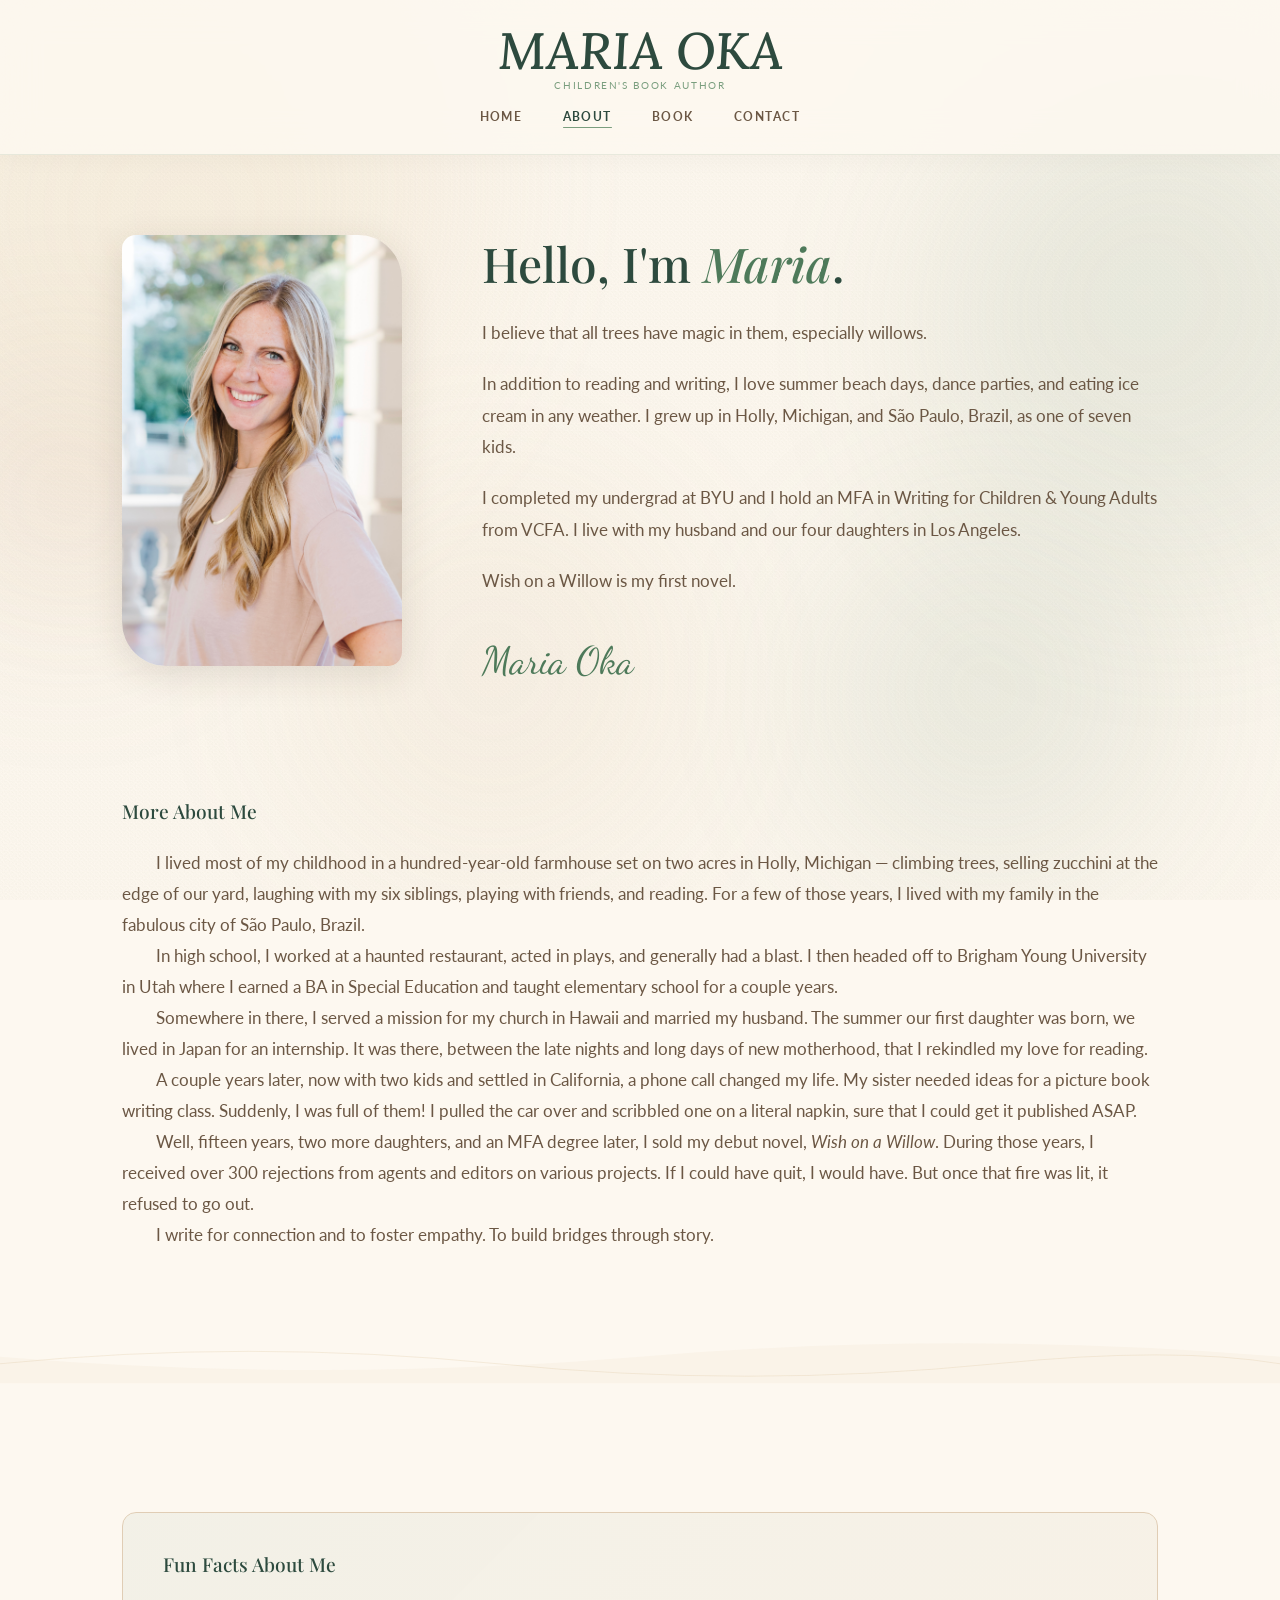
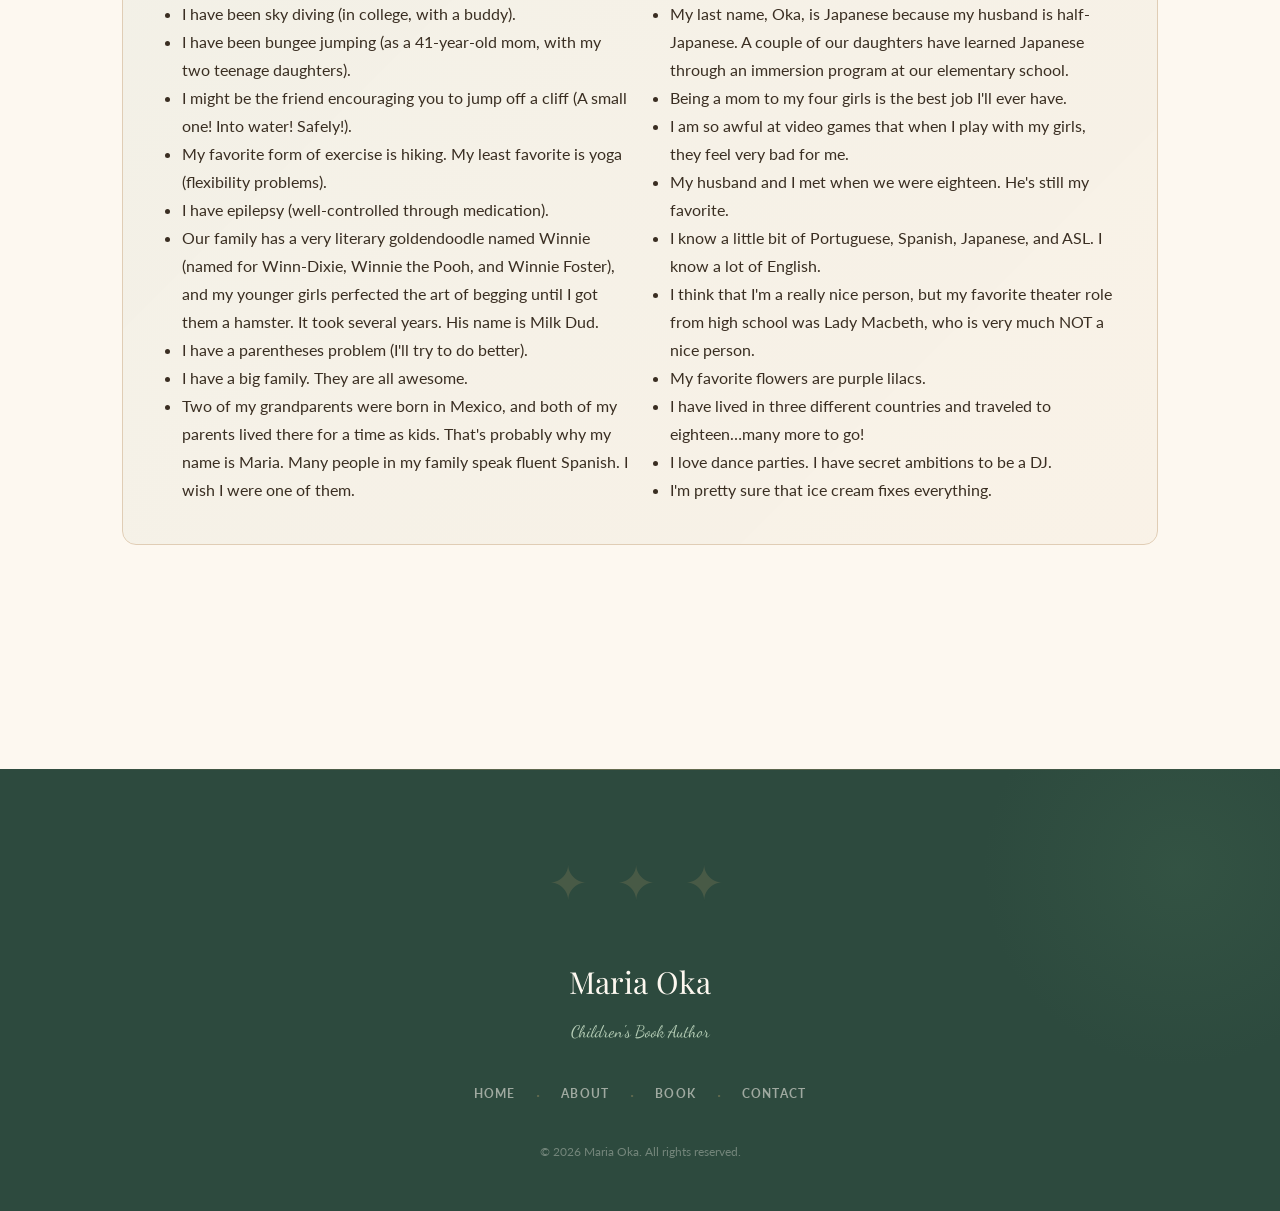
==== commit 16e739de: "Replace files via upload" ====
--- a/about.html
+++ b/about.html
@@ -66,7 +66,7 @@
                  <img src="images/author-photo.jpg" alt="Maria Oka smiling outdoors"
                       style="width:100%; border-radius:14px 44px 14px 44px; box-shadow:var(--shadow-md);">
             -->
-            <img src="images/author-photo.jpeg" alt="Maria Oka" style="width:100%; border-radius:14px 44px 14px 44px; box-shadow:var(--shadow-md);">
+            <img src="images/author-photo.jpeg" alt="Maria Oka" style="width:100%; height:auto; border-radius:14px 44px 14px 44px; box-shadow:var(--shadow-md);">
 
             <!-- Optional: social / newsletter links below photo -->
             <div style="margin-top: 1.5rem; text-align: center;">
--- a/css/style.css
+++ b/css/style.css
@@ -33,7 +33,7 @@
   --font-body:      'Lato', system-ui, sans-serif;
 
   /* Layout */
-  --nav-h:          210px;
+  --nav-h:          155px;
   --container:      1100px;
   --section-pad:    5rem;
 
@@ -194,13 +194,13 @@
 .nav-inner {
   max-width: var(--container);
   margin: 0 auto;
-  padding: 0.4rem 2rem;
+  padding: 0.2rem 2rem;
   height: 100%;
   display: flex;
   flex-direction: column;
   align-items: center;
   justify-content: center;
-  gap: 1.3rem;
+  gap: 0.7rem;
 }
 
 .nav-logo {
@@ -493,6 +493,7 @@
 /* Real book cover image */
 .book-cover-real {
   display: block;
+  height: auto;
   border-radius: 3px 6px 6px 3px;
   box-shadow: var(--shadow-book);
   transition: transform 0.45s ease, box-shadow 0.45s ease;
@@ -502,7 +503,7 @@
   box-shadow: 14px 20px 48px rgba(26,46,34,0.42), -3px 0 12px rgba(26,46,34,0.16);
 }
 .hero-book .book-cover-real       { width: clamp(195px, 16vw, 280px); }
-.book-cover-large .book-cover-real { width: clamp(240px, 22vw, 320px); }
+.book-cover-large .book-cover-real { width: clamp(180px, 16vw, 240px); }
 
 /* --- 10. SECTION ORNAMENT ------------------------------------ */
 .section-ornament {
@@ -856,6 +857,12 @@
   color: #7a3020;
   border: 1px solid rgba(196,100,70,0.3);
 }
+.form-field-error {
+  display: block;
+  font-size: 0.82rem;
+  color: #7a3020;
+  margin-top: 0.3rem;
+}
 
 /* --- 17. FOOTER ---------------------------------------------- */
 .footer {
@@ -944,17 +951,17 @@
 
 /* ── Large desktop / 1080p screens (≥ 1440px) ───────────────── */
 @media (min-width: 1440px) {
-  :root { --nav-h: 230px; }
+  :root { --nav-h: 175px; }
 
   .hero-book .book-cover-real       { width: clamp(280px, 18vw, 360px); }
-  .book-cover-large .book-cover-real { width: clamp(300px, 24vw, 400px); }
+  .book-cover-large .book-cover-real { width: clamp(220px, 20vw, 300px); }
   .hero-tagline { font-size: clamp(1.6rem, 2.2vw, 2.2rem); }
   .praise-card blockquote { font-size: 1.05rem; }
 }
 
 /* ── Mid laptop (≤ 1200px) ───────────────────────────────────── */
 @media (max-width: 1200px) {
-  :root { --nav-h: 175px; }
+  :root { --nav-h: 130px; }
 }
 
 /* ── Large tablet / small desktop (≤ 900px) ─────────────────── */
@@ -1085,7 +1092,7 @@
 /* ── Option 5: Full Immersion ────────────────── */
 .hero-immersion-bg {
   position: absolute;
-  inset: 0;
+  top: 0; right: 0; bottom: 0; left: 0;
   width: 100%; height: 100%;
   object-fit: cover;
   object-position: center;
@@ -1141,7 +1148,7 @@
 }
 .hero-bridge-bg {
   position: absolute;
-  inset: 0;
+  top: 0; right: 0; bottom: 0; left: 0;
   width: 100%; height: 100%;
   object-fit: cover;
   object-position: center bottom;
@@ -1152,7 +1159,7 @@
 }
 .page-willow-bg {
   position: fixed;
-  inset: 0;
+  top: 0; right: 0; bottom: 0; left: 0;
   width: 100%; height: 100%;
   object-fit: cover;
   object-position: center;
